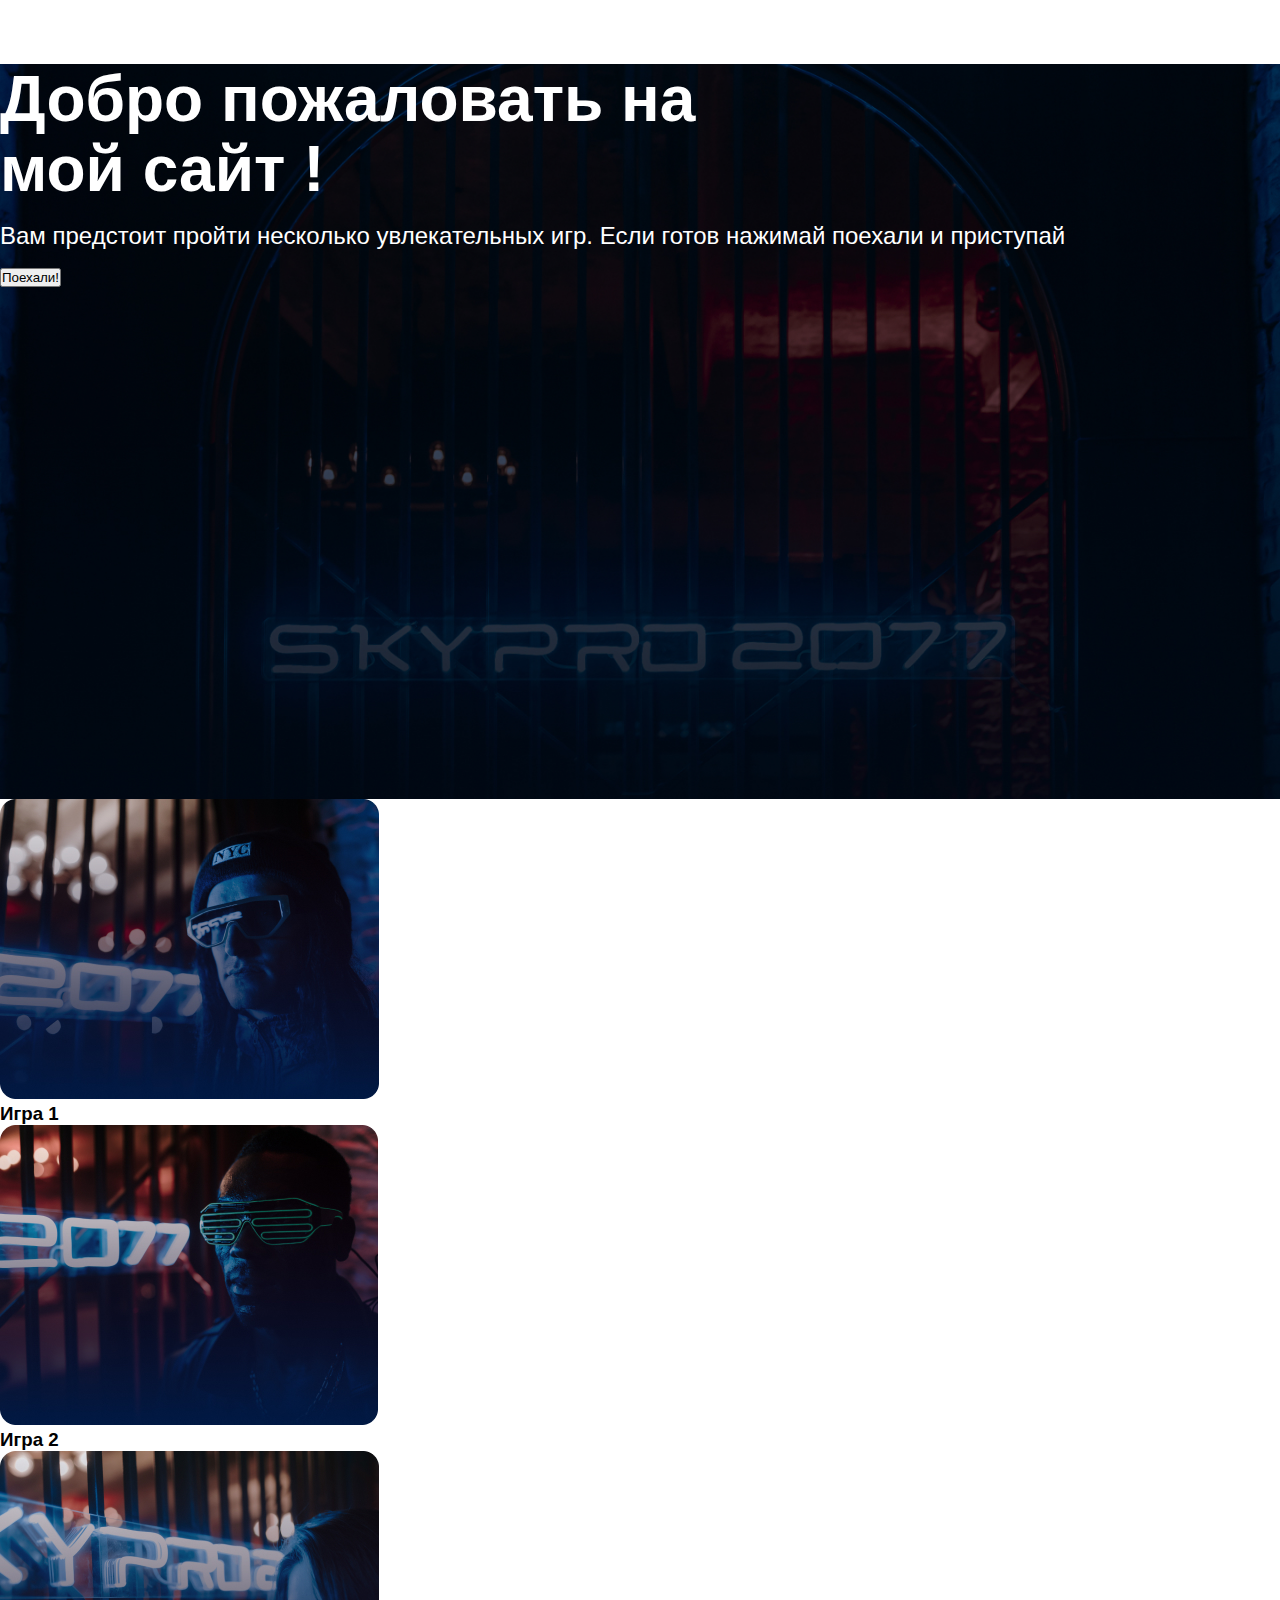
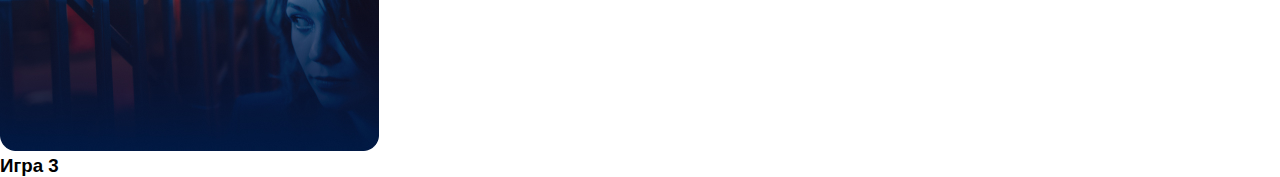
==== hw1/index.html @ 2b37b93e "second commit" ====
<!DOCTYPE html>
<html lang="en">
<head>
    <meta charset="UTF-8">
    <meta name="viewport" content="width=device-width, initial-scale=1.0">
    <title>Document</title>
        <link rel="preconnect" href="https://fonts.googleapis.com">
    <link rel="preconnect" href="https://fonts.gstatic.com" crossorigin>
    <link href="https://fonts.googleapis.com/css2?family=Montserrat:wght@400;500;600&display=swap" rel="stylesheet">
    <link rel="stylesheet" href="style.css">
</head>

<body>
    <div class="top">
        <header
        </header>
       <section class="top__content" >
            <h1 class="title">Добро пожаловать на мой сайт !</h1>
            <p class="top__text">
                Вам предстоит пройти несколько увлекательных игр. Если готов нажимай поехали и приступай
            </p>
            <button>Поехали!</button>
       </section>
    </div>
     
    <section class="product-box center" >

        <div class="product-content">
            <div class="product">
            <img src="image/game1.jpg" alt="" class="product__img">
            <h3 class="product__heading">Игра 1</h3>
            
            </div>
            </div>
      

            <div class="product">
            <img src="image/game2.jpg" alt="" class="product__img">
            <h3 class="product__heading">Игра 2</h3>
            
            </div>
            </div>
       
          
            <div class="product">
            <img src="image/game3.jpg" alt="Комод" class="product__img">
            <h3 class="product__heading">Игра 3</h3>
           
            </div>
        </div>


    </section>
    
   
          
           
    
    

</body>
</html>
---- hw1/style.css ----
* {
    margin: 0;
    padding: 0;
}

body {
    font-family: 'Montserrat Alternates', sans-serif;
}
a {
    text-decoration: none;
}
.top {
    height: 735px;
    background-image: url(image/main.jpg);
    background-repeat: no-repeat;
    background-position: center;
    background-size: cover;
}
.top__text {
    font-style: normal;
    font-weight: 400;
    font-size: 24px;
    line-height: 32px;
    color: #FFFFFF;
    margin-bottom: 16px;
}
.button {
    color: #FFF;
font-family: Montserrat;
font-size: 18px;
font-style: normal;
font-weight: 400;
line-height: normal;
background: rgba 222, 215, 215, 0.41;
border: 1px solid #FFFFFF;
box-sizing: border-box;
border-radius: 20px;
width: 275px;
height: 46px;
font-size: 15px;
line-height: 18px;
color: #b02121;
}


.title {
    font-style: normal;
    font-weight: 600;
    font-size: 64px;
    line-height: 70px;
    color: #FFFFFF;
    margin-top: 64px;
    margin-bottom: 16px;
    width: 792px;

}
.product-box center {
    display: flex;
    flex-direction: column;
    width: 379px;
    height: 300px;
    
}
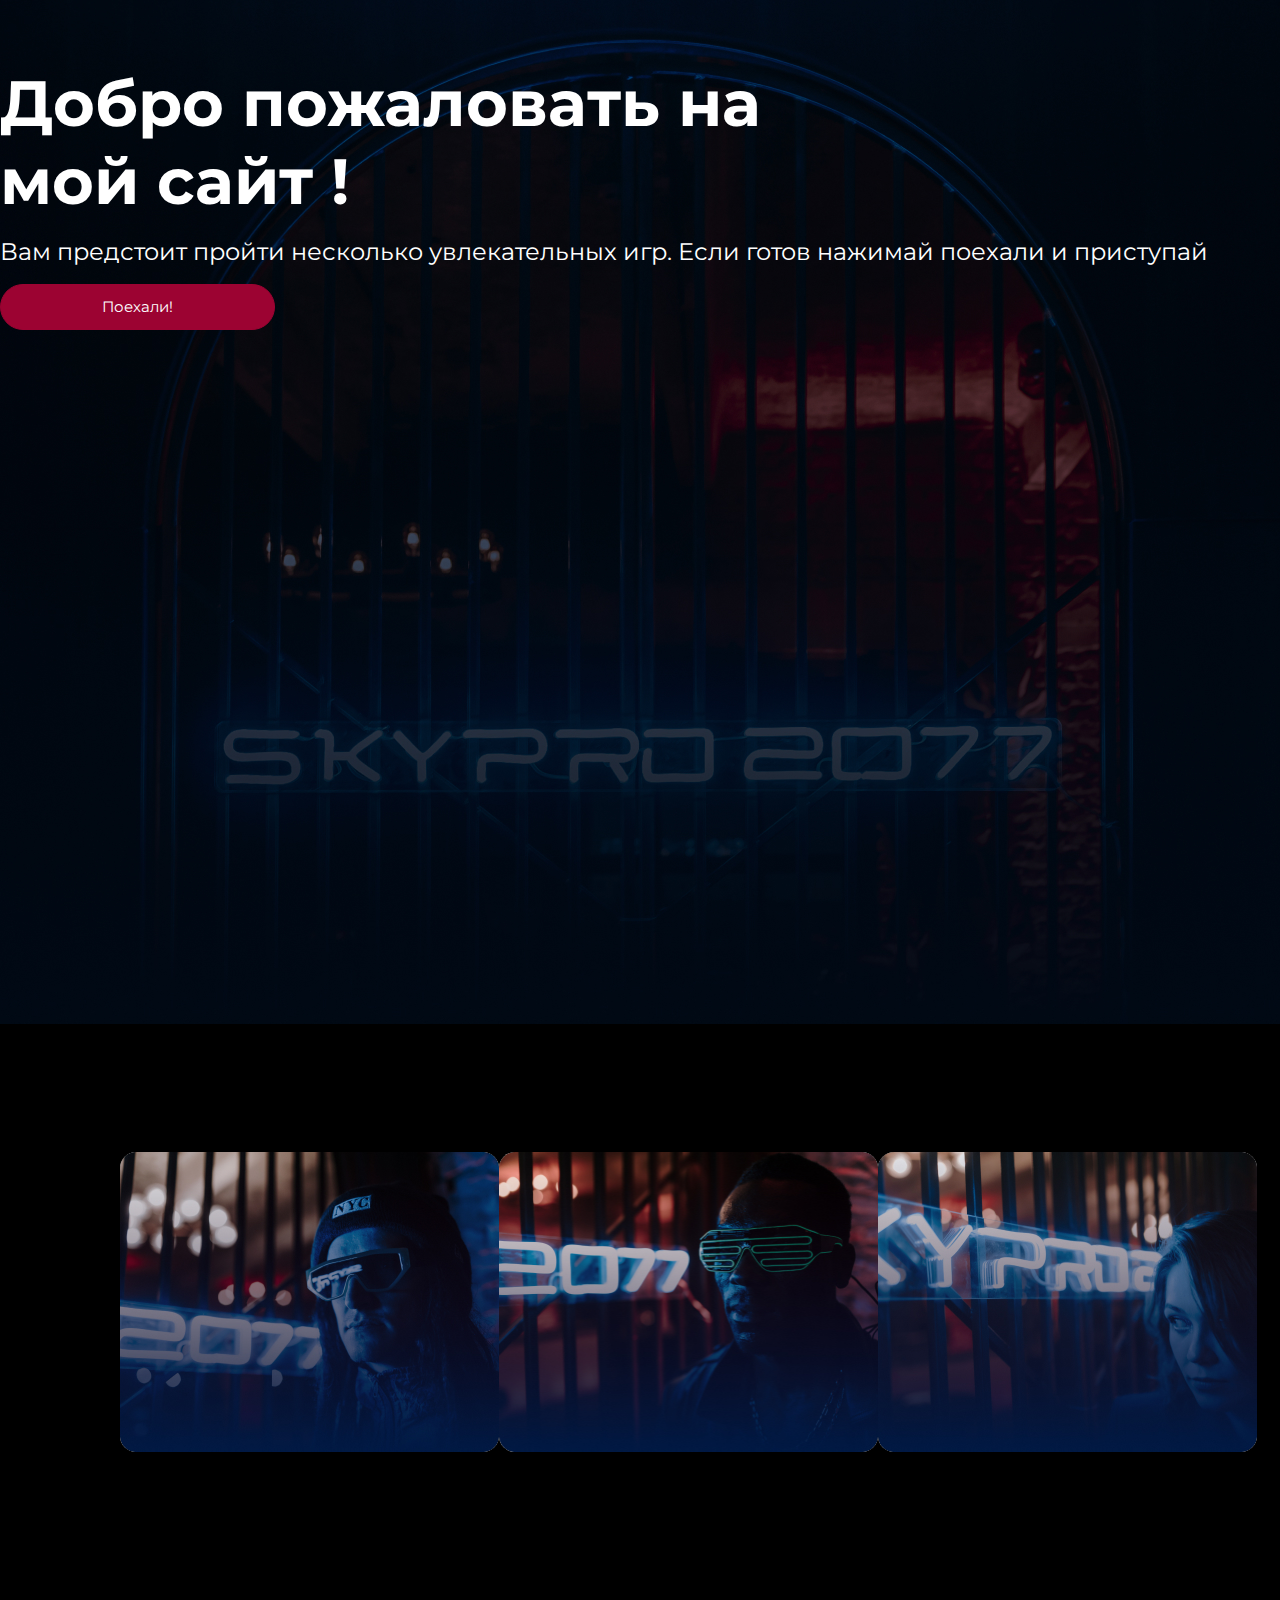
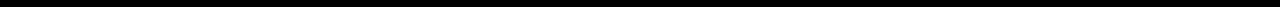
==== commit 1e803702: "fix hw1" ====
--- a/hw1/index.html
+++ b/hw1/index.html
@@ -12,18 +12,16 @@
 
 <body>
     <div class="top">
-        <header
-        </header>
        <section class="top__content" >
             <h1 class="title">Добро пожаловать на мой сайт !</h1>
             <p class="top__text">
                 Вам предстоит пройти несколько увлекательных игр. Если готов нажимай поехали и приступай
             </p>
-            <button>Поехали!</button>
+            <button class="button">Поехали!</button>
        </section>
     </div>
      
-    <section class="product-box center" >
+    <section>
 
         <div class="product-content">
             <div class="product">
@@ -31,7 +29,7 @@
             <h3 class="product__heading">Игра 1</h3>
             
             </div>
-            </div>
+            
       
 
             <div class="product">
@@ -39,7 +37,7 @@
             <h3 class="product__heading">Игра 2</h3>
             
             </div>
-            </div>
+            
        
           
             <div class="product">
--- a/hw1/style.css
+++ b/hw1/style.css
@@ -1,10 +1,11 @@
 * {
     margin: 0;
     padding: 0;
+    box-sizing: border-box;
 }
 
 body {
-    font-family: 'Montserrat Alternates', sans-serif;
+    font-family: 'Montserrat', sans-serif;
 }
 a {
     text-decoration: none;
@@ -15,7 +16,21 @@
     background-repeat: no-repeat;
     background-position: center;
     background-size: cover;
+    height: 1024px;
 }
+
+.title {
+    font-style: normal;
+    font-weight: 700;
+    font-size: 64px;
+    line-height: 78px;
+    color: #FFFFFF;
+    padding-top: 64px;
+    margin-bottom: 16px;
+    width: 792px;
+
+}
+
 .top__text {
     font-style: normal;
     font-weight: 400;
@@ -24,40 +39,51 @@
     color: #FFFFFF;
     margin-bottom: 16px;
 }
+
+
 .button {
-    color: #FFF;
-font-family: Montserrat;
-font-size: 18px;
-font-style: normal;
-font-weight: 400;
-line-height: normal;
-background: rgba 222, 215, 215, 0.41;
-border: 1px solid #FFFFFF;
-box-sizing: border-box;
-border-radius: 20px;
-width: 275px;
-height: 46px;
-font-size: 15px;
-line-height: 18px;
-color: #b02121;
+    color: #FFFFFF;
+    font-family: Montserrat;
+    font-size: 18px;
+    font-style: normal;
+    font-weight: 400;
+    line-height: normal;
+    background: rgba 222, 215, 215, 0.41;
+    border: 1px solid #9C0332;
+    box-sizing: border-box;
+    border-radius: 30px;
+    background: #9C0332;
+    width: 275px;
+    height: 46px;
+    font-size: 15px;
+    line-height: 18px;
+    
 }
 
 
-.title {
-    font-style: normal;
-    font-weight: 600;
-    font-size: 64px;
-    line-height: 70px;
-    color: #FFFFFF;
-    margin-top: 64px;
-    margin-bottom: 16px;
-    width: 792px;
+
+.product-content {
+    height: 100%;
+    margin: 0;
+    padding-left: 120px;
+    padding-right: 120px;
+    display: flex;
+    flex-direction: row;
+    justify-content: space-between;
+    align-items: center;
+    /* border-radius: 16px; */
+    background: #000;
+   
+}
+
+
+.product__img {
+    margin-top: 128px;
+    margin-bottom: 128px;
+    width: 379px;
+    height: 300px;
+    border-radius: 16px;
+    
+    
 
 }
-.product-box center {
-    display: flex;
-    flex-direction: column;
-    width: 379px;
-    height: 300px;
-    
-}
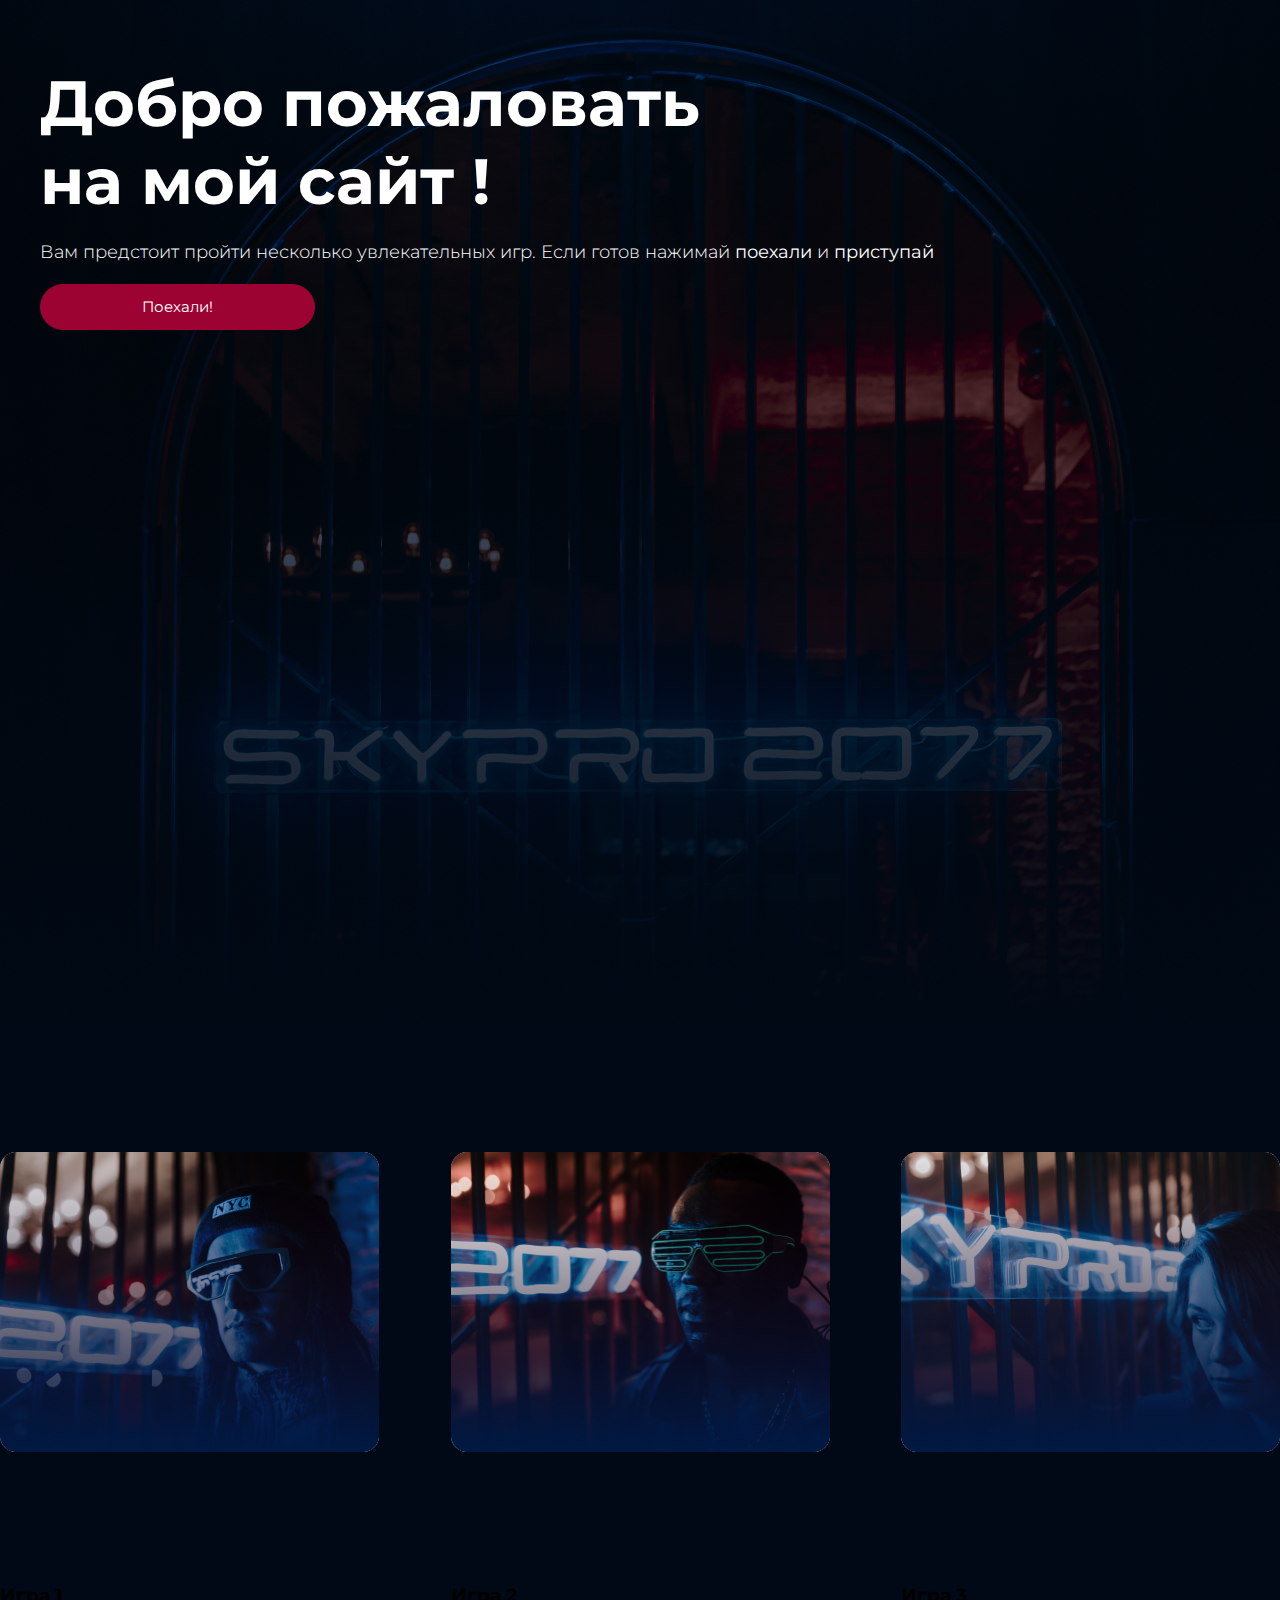
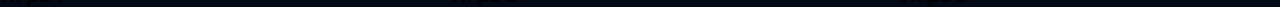
==== commit 114fba71: "fix hw1" ====
--- a/hw1/index.html
+++ b/hw1/index.html
@@ -12,10 +12,12 @@
 
 <body>
     <div class="top">
-       <section class="top__content" >
-            <h1 class="title">Добро пожаловать на мой сайт !</h1>
+       <section class="top__content container" >
+            <h1 class="title">Добро пожаловать <br />
+                 на мой сайт !
+                </h1>
             <p class="top__text">
-                Вам предстоит пройти несколько увлекательных игр. Если готов нажимай поехали и приступай
+                Вам предстоит пройти несколько увлекательных игр. Если готов нажимай <b>поехали</b> и <b>приступай</b>
             </p>
             <button class="button">Поехали!</button>
        </section>
--- a/hw1/style.css
+++ b/hw1/style.css
@@ -10,6 +10,12 @@
 a {
     text-decoration: none;
 }
+
+.container {
+    padding-left: calc(50% - 600px);
+    padding-right: calc(50% - 600px);
+  }
+
 .top {
     height: 735px;
     background-image: url(image/main.jpg);
@@ -33,8 +39,8 @@
 
 .top__text {
     font-style: normal;
-    font-weight: 400;
-    font-size: 24px;
+    font-weight: 300;
+    font-size: 18px;
     line-height: 32px;
     color: #FFFFFF;
     margin-bottom: 16px;
@@ -65,14 +71,13 @@
 .product-content {
     height: 100%;
     margin: 0;
-    padding-left: 120px;
-    padding-right: 120px;
+    gap: 32px;
     display: flex;
     flex-direction: row;
     justify-content: space-between;
     align-items: center;
     /* border-radius: 16px; */
-    background: #000;
+    background: #000915;
    
 }
 
@@ -86,4 +91,4 @@
     
     
 
-}
+}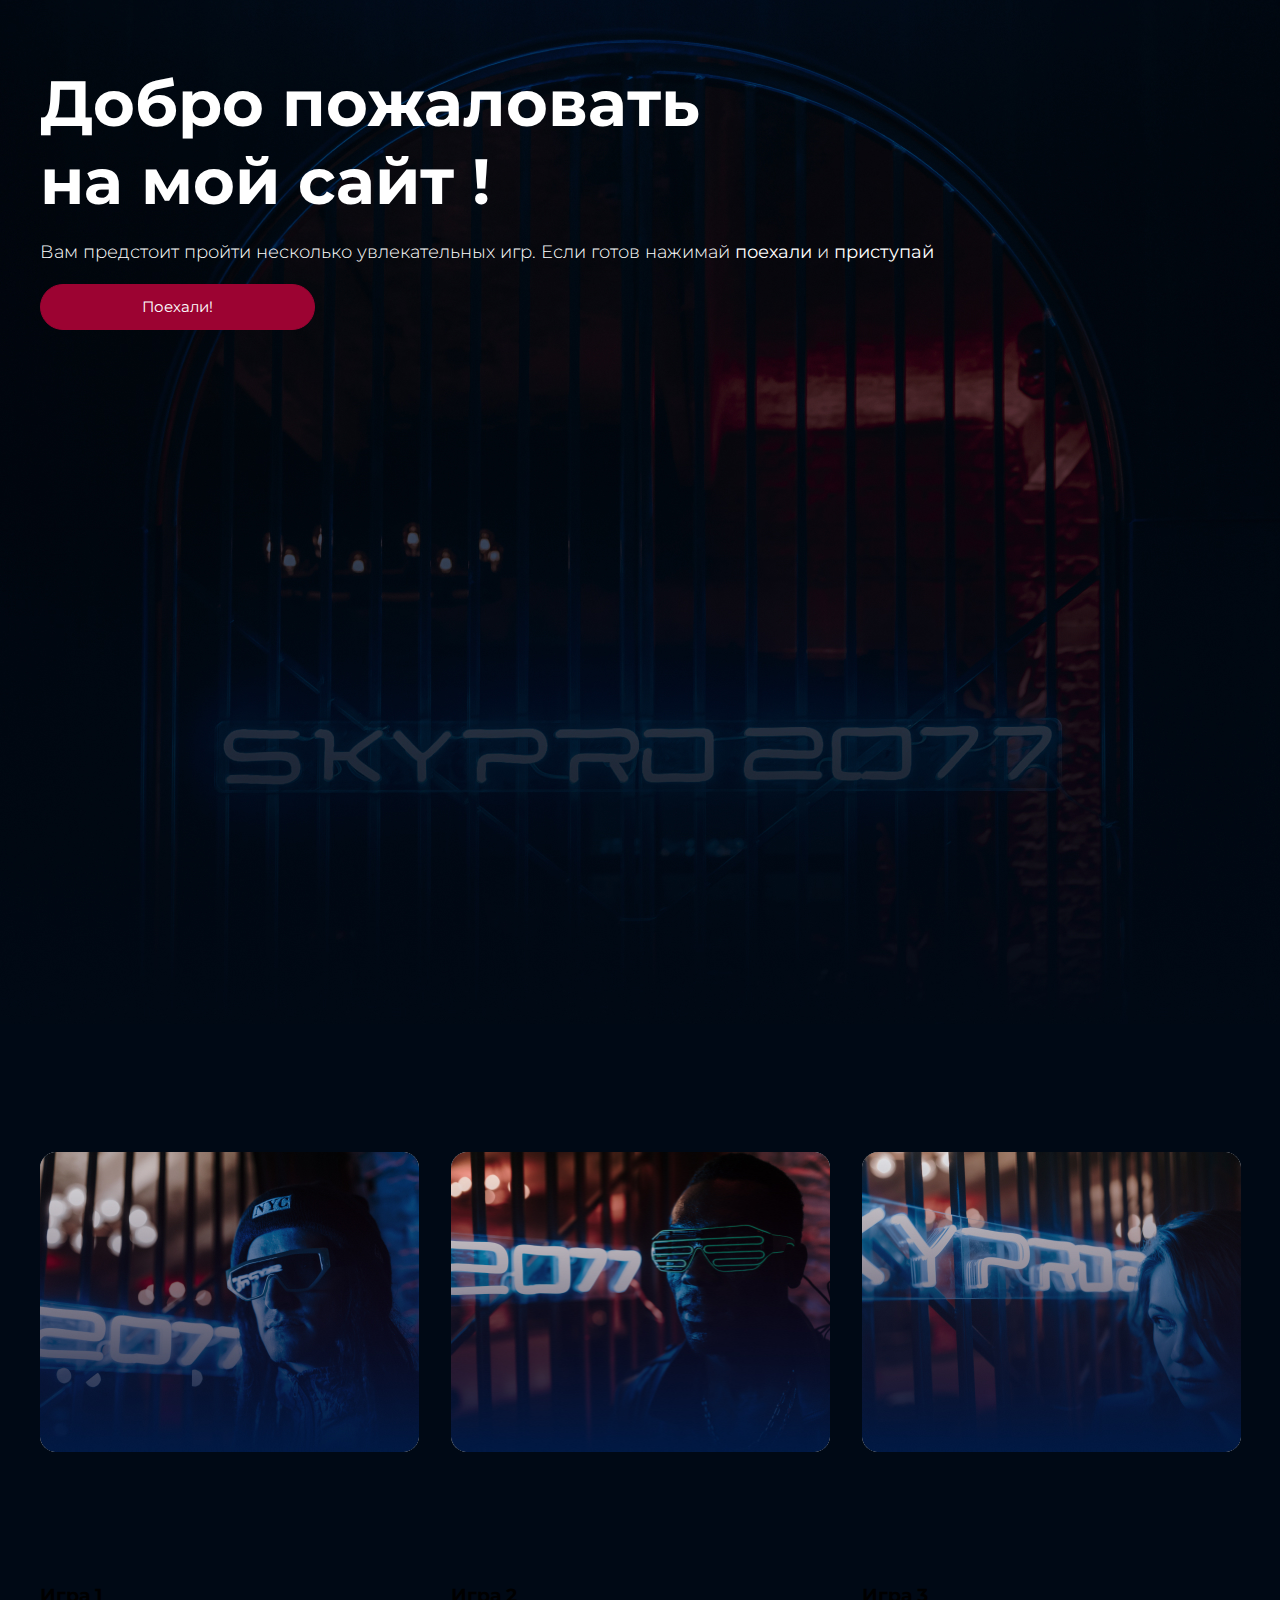
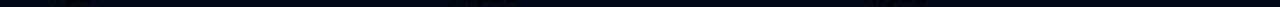
==== commit e50f0fb1: "fix hw1" ====
--- a/hw1/index.html
+++ b/hw1/index.html
@@ -25,7 +25,7 @@
      
     <section>
 
-        <div class="product-content">
+        <div class="product-content container">
             <div class="product">
             <img src="image/game1.jpg" alt="" class="product__img">
             <h3 class="product__heading">Игра 1</h3>
--- a/hw1/style.css
+++ b/hw1/style.css
@@ -11,10 +11,7 @@
     text-decoration: none;
 }
 
-.container {
-    padding-left: calc(50% - 600px);
-    padding-right: calc(50% - 600px);
-  }
+
 
 .top {
     height: 735px;
@@ -24,7 +21,10 @@
     background-size: cover;
     height: 1024px;
 }
-
+.container {
+    padding-left: calc(50% - 600px);
+    padding-right: calc(50% - 600px);
+  }
 .title {
     font-style: normal;
     font-weight: 700;
@@ -73,13 +73,18 @@
     margin: 0;
     gap: 32px;
     display: flex;
+ 
+    /* border-radius: 16px; */
+    background: #000915;
     flex-direction: row;
     justify-content: space-between;
     align-items: center;
-    /* border-radius: 16px; */
-    background: #000915;
+    
+     
+   
    
 }
+
 
 
 .product__img {
@@ -88,6 +93,7 @@
     width: 379px;
     height: 300px;
     border-radius: 16px;
+    flex-shrink: 0;
     
     
 
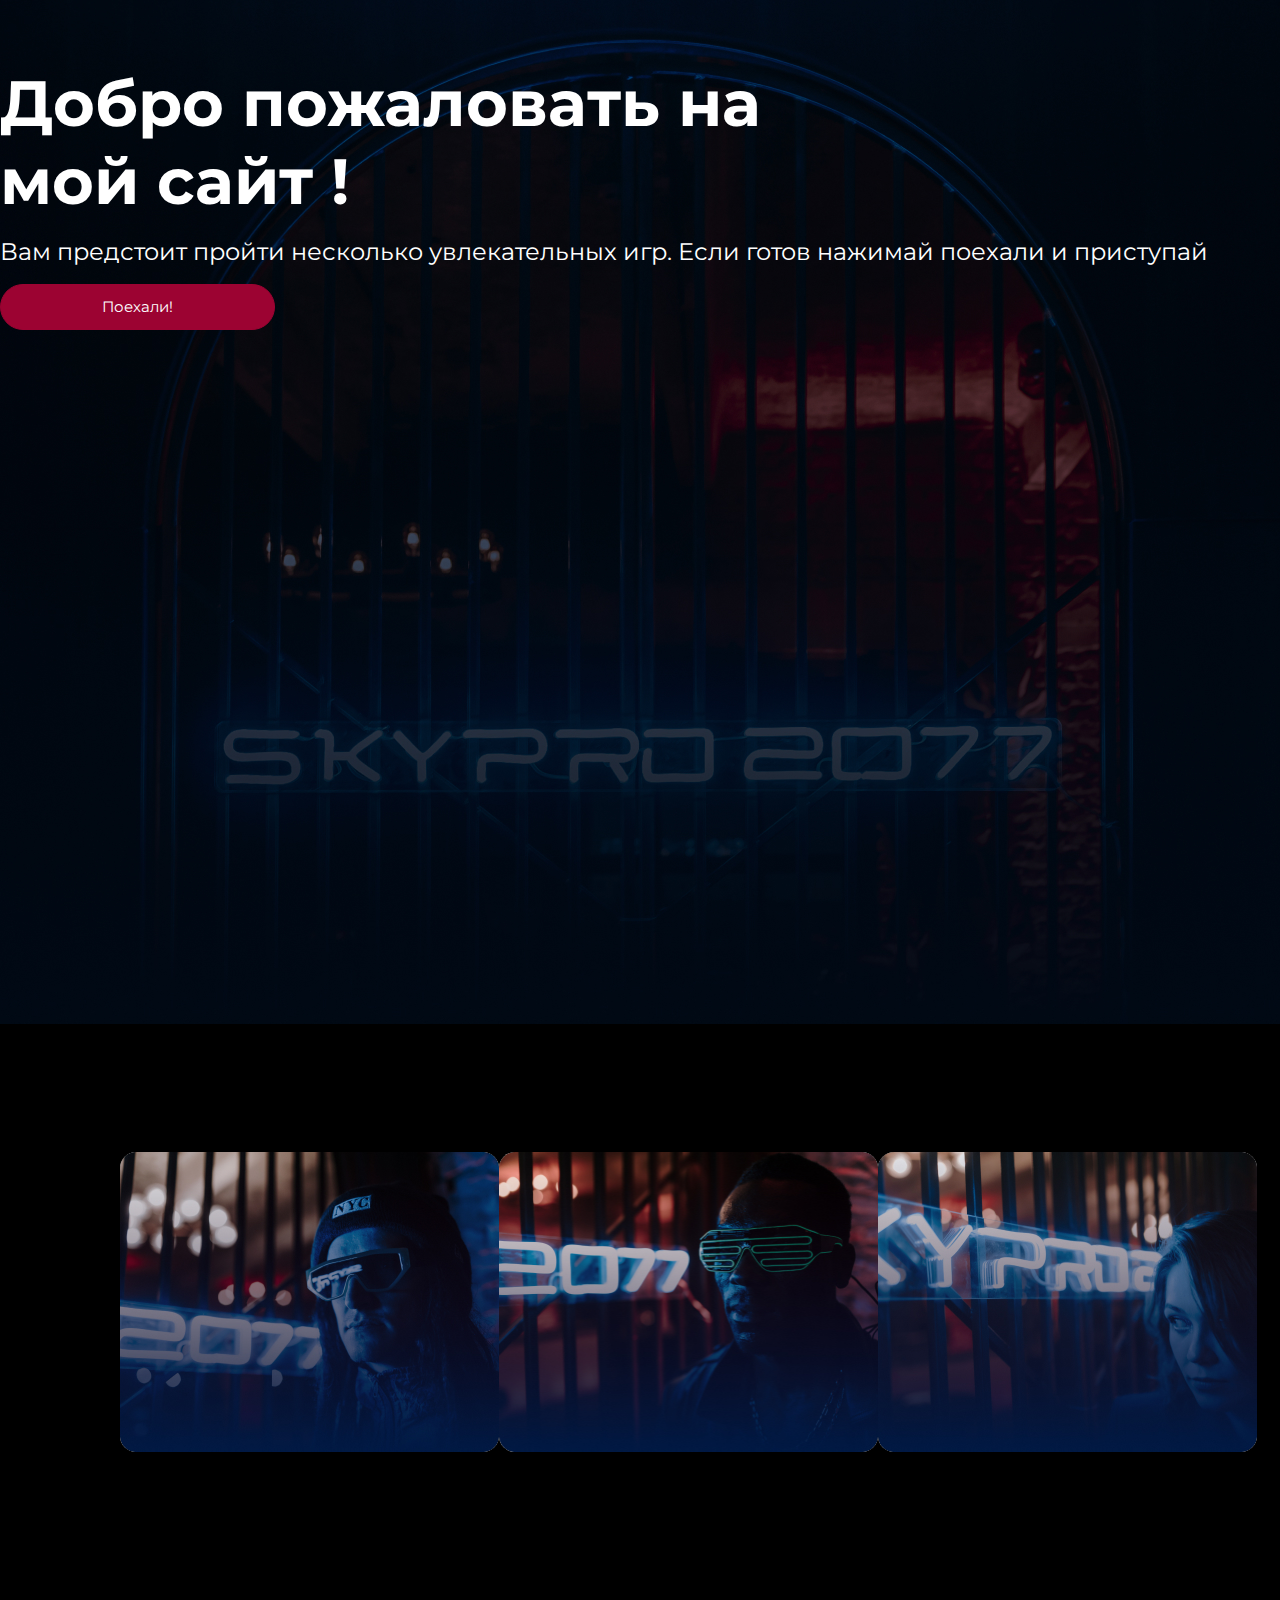
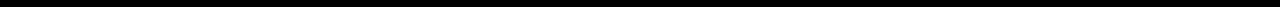
==== commit d2833959: "Merge pull request #2 from YanaOrlova93/hw2" ====
--- a/hw1/index.html
+++ b/hw1/index.html
@@ -12,12 +12,10 @@
 
 <body>
     <div class="top">
-       <section class="top__content container" >
-            <h1 class="title">Добро пожаловать <br />
-                 на мой сайт !
-                </h1>
+       <section class="top__content" >
+            <h1 class="title">Добро пожаловать на мой сайт !</h1>
             <p class="top__text">
-                Вам предстоит пройти несколько увлекательных игр. Если готов нажимай <b>поехали</b> и <b>приступай</b>
+                Вам предстоит пройти несколько увлекательных игр. Если готов нажимай поехали и приступай
             </p>
             <button class="button">Поехали!</button>
        </section>
@@ -25,7 +23,7 @@
      
     <section>
 
-        <div class="product-content container">
+        <div class="product-content">
             <div class="product">
             <img src="image/game1.jpg" alt="" class="product__img">
             <h3 class="product__heading">Игра 1</h3>
--- a/hw1/style.css
+++ b/hw1/style.css
@@ -10,9 +10,6 @@
 a {
     text-decoration: none;
 }
-
-
-
 .top {
     height: 735px;
     background-image: url(image/main.jpg);
@@ -21,10 +18,7 @@
     background-size: cover;
     height: 1024px;
 }
-.container {
-    padding-left: calc(50% - 600px);
-    padding-right: calc(50% - 600px);
-  }
+
 .title {
     font-style: normal;
     font-weight: 700;
@@ -39,8 +33,8 @@
 
 .top__text {
     font-style: normal;
-    font-weight: 300;
-    font-size: 18px;
+    font-weight: 400;
+    font-size: 24px;
     line-height: 32px;
     color: #FFFFFF;
     margin-bottom: 16px;
@@ -71,20 +65,16 @@
 .product-content {
     height: 100%;
     margin: 0;
-    gap: 32px;
+    padding-left: 120px;
+    padding-right: 120px;
     display: flex;
- 
-    /* border-radius: 16px; */
-    background: #000915;
     flex-direction: row;
     justify-content: space-between;
     align-items: center;
-    
-     
-   
+    /* border-radius: 16px; */
+    background: #000;
    
 }
-
 
 
 .product__img {
@@ -93,8 +83,7 @@
     width: 379px;
     height: 300px;
     border-radius: 16px;
-    flex-shrink: 0;
     
     
 
-}+}
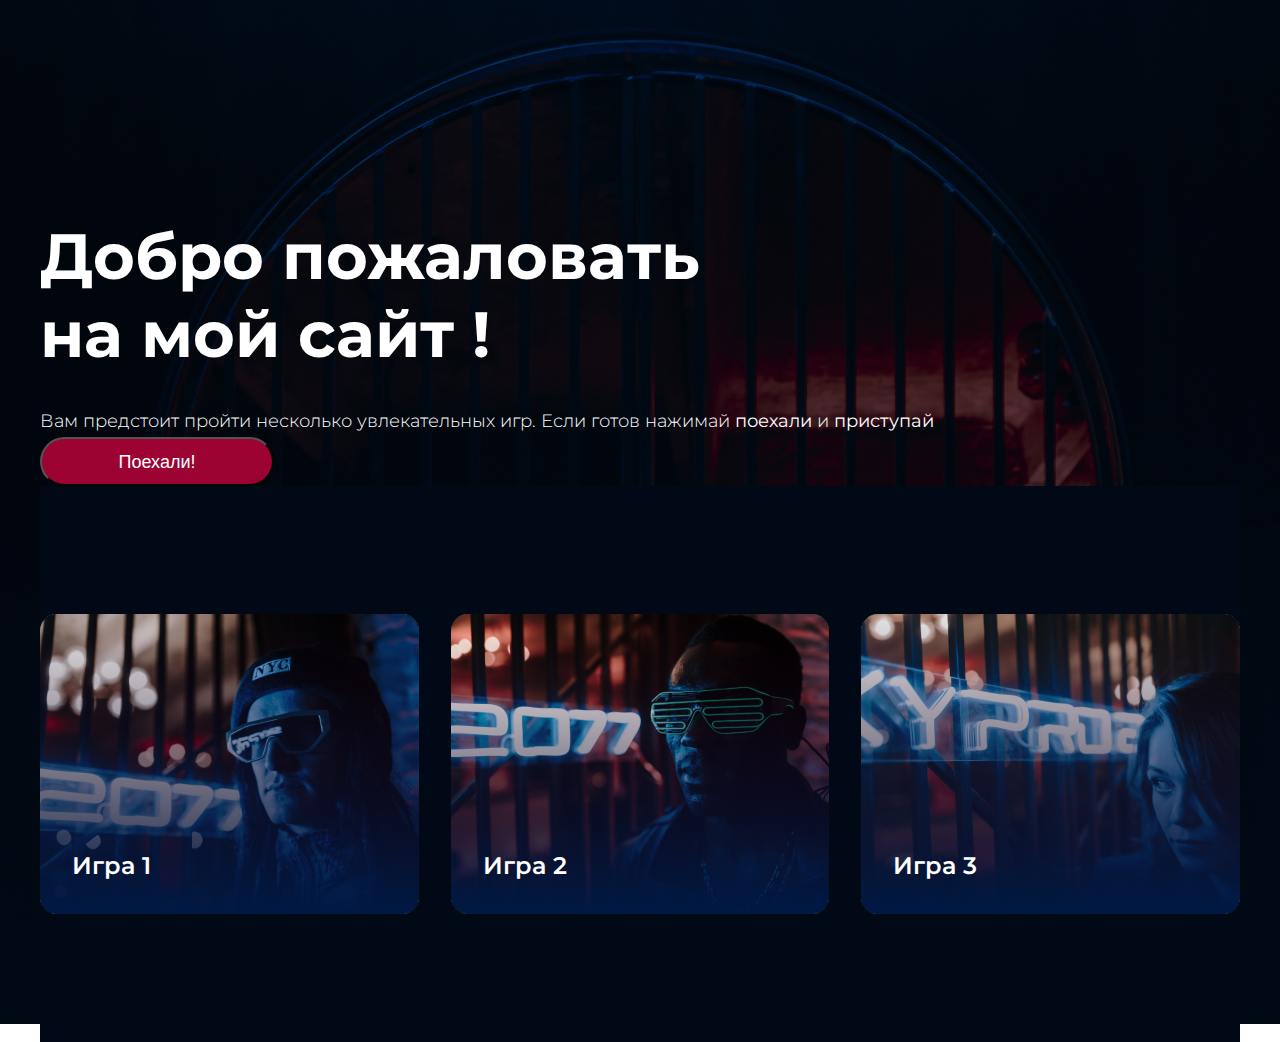
==== commit d2948a58: "fix hw1" ====
--- a/hw1/index.html
+++ b/hw1/index.html
@@ -11,50 +11,23 @@
 </head>
 
 <body>
-    <div class="top">
-       <section class="top__content" >
-            <h1 class="title">Добро пожаловать на мой сайт !</h1>
-            <p class="top__text">
-                Вам предстоит пройти несколько увлекательных игр. Если готов нажимай поехали и приступай
+    <div class="top center">
+            <h1 class="header">Добро пожаловать <br />
+                 на мой сайт !
+            </h1>
+            <p class="text">
+                Вам предстоит пройти несколько увлекательных игр. Если готов нажимай <b>поехали</b> и <b>приступай</b>
             </p>
             <button class="button">Поехали!</button>
        </section>
-    </div>
      
-    <section>
-
-        <div class="product-content">
-            <div class="product">
-            <img src="image/game1.jpg" alt="" class="product__img">
-            <h3 class="product__heading">Игра 1</h3>
-            
-            </div>
-            
-      
-
-            <div class="product">
-            <img src="image/game2.jpg" alt="" class="product__img">
-            <h3 class="product__heading">Игра 2</h3>
-            
-            </div>
-            
-       
-          
-            <div class="product">
-            <img src="image/game3.jpg" alt="Комод" class="product__img">
-            <h3 class="product__heading">Игра 3</h3>
-           
-            </div>
+        <div class="games center">
+            <a href="#" class="game game-1"><div class="game__name">Игра 1</div></a>
+            <a href="#" class="game game-2"><div class="game__name">Игра 2</div></a> 
+            <a href="#" class="game game-3"><div class="game__name">Игра 3</div></a>
         </div>
 
 
-    </section>
     
-   
-          
-           
-    
-    
-
 </body>
-</html>+</html>
--- a/hw1/style.css
+++ b/hw1/style.css
@@ -10,80 +10,94 @@
 a {
     text-decoration: none;
 }
+
+.center {
+    padding-left: calc(50% - 600px);
+    padding-right: calc(50% - 600px);
+  }
+
 .top {
-    height: 735px;
+    height: 1024px;
     background-image: url(image/main.jpg);
     background-repeat: no-repeat;
     background-position: center;
     background-size: cover;
-    height: 1024px;
+    
 }
 
-.title {
+.header {
+    padding-top: 217px;
+    width: 788px;
     font-style: normal;
     font-weight: 700;
     font-size: 64px;
     line-height: 78px;
     color: #FFFFFF;
-    padding-top: 64px;
-    margin-bottom: 16px;
-    width: 792px;
+  
 
 }
 
-.top__text {
+.text {
+    padding-top: 32px;
     font-style: normal;
-    font-weight: 400;
-    font-size: 24px;
+    font-weight: 300;
+    font-size: 18px;
     line-height: 32px;
     color: #FFFFFF;
-    margin-bottom: 16px;
+    
 }
 
 
 .button {
+    width: 234px;
+    height: 49px;
+    font-weight: 400;
+    font-size: 18px;
+    line-height: 22px;
     color: #FFFFFF;
-    font-family: Montserrat;
-    font-size: 18px;
-    font-style: normal;
-    font-weight: 400;
-    line-height: normal;
-    background: rgba 222, 215, 215, 0.41;
-    border: 1px solid #9C0332;
+    border-radius: 30px;
+    background: #9c0332;
     box-sizing: border-box;
-    border-radius: 30px;
-    background: #9C0332;
-    width: 275px;
-    height: 46px;
-    font-size: 15px;
-    line-height: 18px;
-    
+    display: flex ;
+    align-items: center ;
+    justify-content: center ;
+    text-decoration: none ;
 }
 
-
-
-.product-content {
-    height: 100%;
-    margin: 0;
-    padding-left: 120px;
-    padding-right: 120px;
-    display: flex;
-    flex-direction: row;
-    justify-content: space-between;
-    align-items: center;
-    /* border-radius: 16px; */
-    background: #000;
-   
-}
-
-
-.product__img {
-    margin-top: 128px;
-    margin-bottom: 128px;
-    width: 379px;
+.games {
+    padding-top: 128px;
+    height: 556px;
+    background-color: #000915;
+    display: grid;
+    gap: 32px;
+    grid-template-columns: repeat(12, 1fr);
+  }
+  
+  .game {
     height: 300px;
-    border-radius: 16px;
-    
-    
-
-}
+    grid-column: span 4;
+    border-radius: 17px;
+    background-size: cover;
+    position: relative;
+  }
+  
+  .game__name {
+    position: absolute;
+    left: 32px;
+    bottom: 32px;
+    font-style: normal;
+    font-weight: 600;
+    font-size: 24px;
+    line-height: 32px;
+    color: #ffffff;
+  }
+  
+  .game-1 {
+    background-image: url(image/game1.jpg);
+  }
+  .game-2 {
+    background-image: url(image/game2.jpg);
+  }
+  .game-3 {
+    background-image: url(image/game3.jpg);
+  }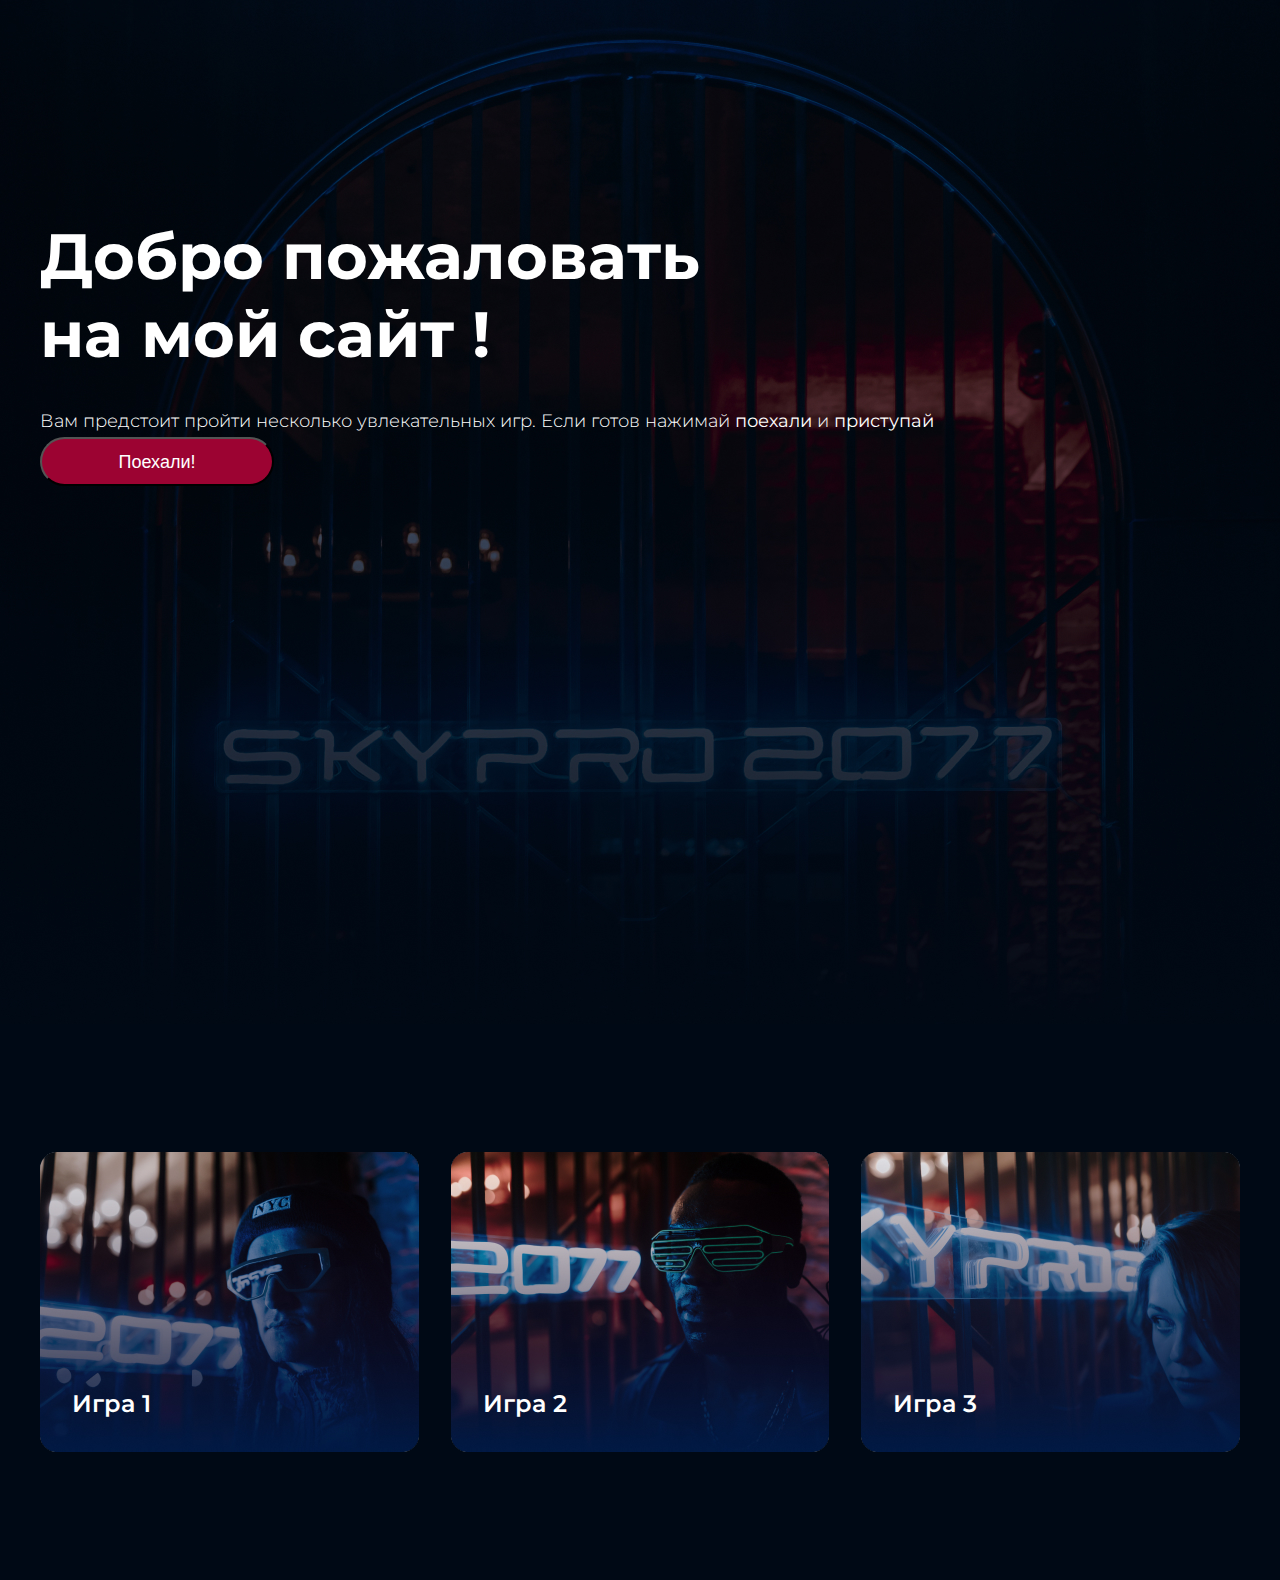
==== commit e0b85211: "commit hw1" ====
--- a/hw1/index.html
+++ b/hw1/index.html
@@ -11,7 +11,7 @@
 </head>
 
 <body>
-    <div class="top center">
+    <section class="top center">
             <h1 class="header">Добро пожаловать <br />
                  на мой сайт !
             </h1>
@@ -19,15 +19,14 @@
                 Вам предстоит пройти несколько увлекательных игр. Если готов нажимай <b>поехали</b> и <b>приступай</b>
             </p>
             <button class="button">Поехали!</button>
-       </section>
+    </section>
      
-        <div class="games center">
+     <section class="games center">
             <a href="#" class="game game-1"><div class="game__name">Игра 1</div></a>
             <a href="#" class="game game-2"><div class="game__name">Игра 2</div></a> 
             <a href="#" class="game game-3"><div class="game__name">Игра 3</div></a>
-        </div>
+    </section>
 
 
-    
 </body>
 </html>
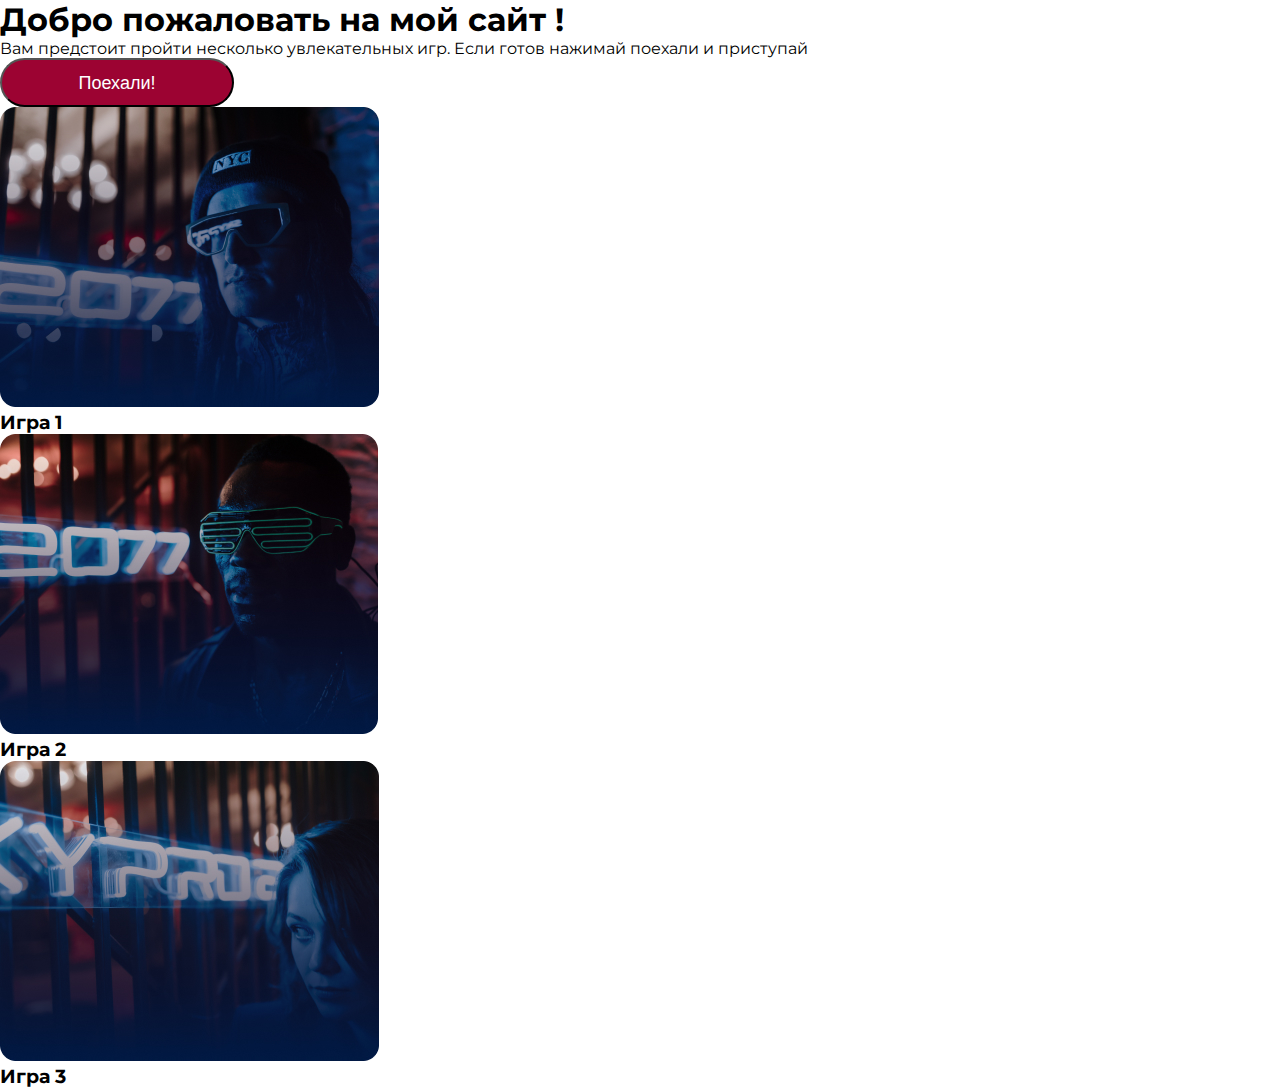
==== commit 10a68035: "commit hw3" ====
--- a/hw1/index.html
+++ b/hw1/index.html
@@ -11,22 +11,47 @@
 </head>
 
 <body>
-    <section class="top center">
-            <h1 class="header">Добро пожаловать <br />
-                 на мой сайт !
-            </h1>
-            <p class="text">
-                Вам предстоит пройти несколько увлекательных игр. Если готов нажимай <b>поехали</b> и <b>приступай</b>
+       <section class="top__content" >
+            <h1 class="title">Добро пожаловать на мой сайт !</h1>
+            <p class="top__text">
+                Вам предстоит пройти несколько увлекательных игр. Если готов нажимай поехали и приступай
             </p>
             <button class="button">Поехали!</button>
-    </section>
-     
-     <section class="games center">
-            <a href="#" class="game game-1"><div class="game__name">Игра 1</div></a>
-            <a href="#" class="game game-2"><div class="game__name">Игра 2</div></a> 
-            <a href="#" class="game game-3"><div class="game__name">Игра 3</div></a>
-    </section>
+       </section>
+   
+
+        <div class="product-content">
+            <div class="product">
+            <img src="image/game1.jpg" alt="" class="product__img">
+            <h3 class="product__heading">Игра 1</h3>
+            
+            </div>
+            
+      
+
+            <div class="product">
+            <img src="image/game2.jpg" alt="" class="product__img">
+            <h3 class="product__heading">Игра 2</h3>
+            
+            </div>
+            
+       
+          
+            <div class="product">
+            <img src="image/game3.jpg" alt="Комод" class="product__img">
+            <h3 class="product__heading">Игра 3</h3>
+           
+            </div>
+        </div>
 
 
+    </section>
+    
+   
+          
+           
+    
+    
+
 </body>
-</html>
+</html>